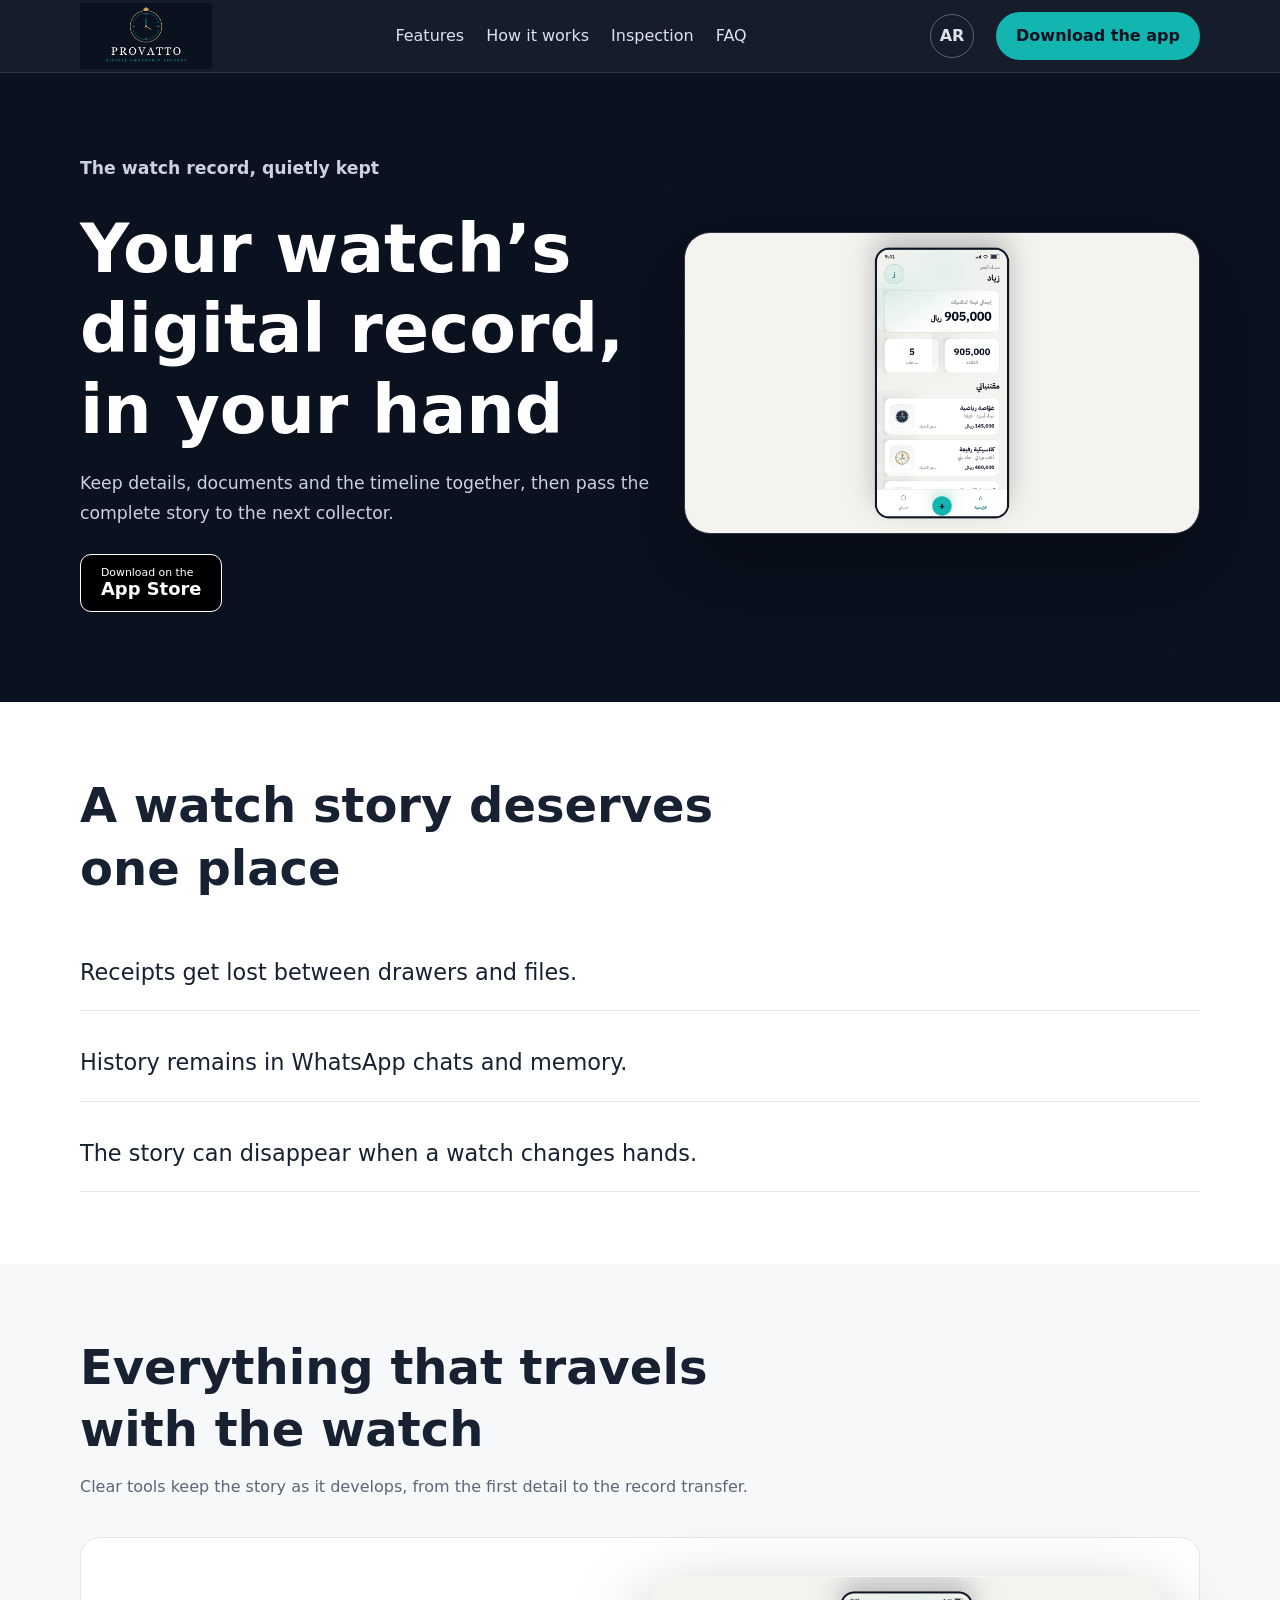
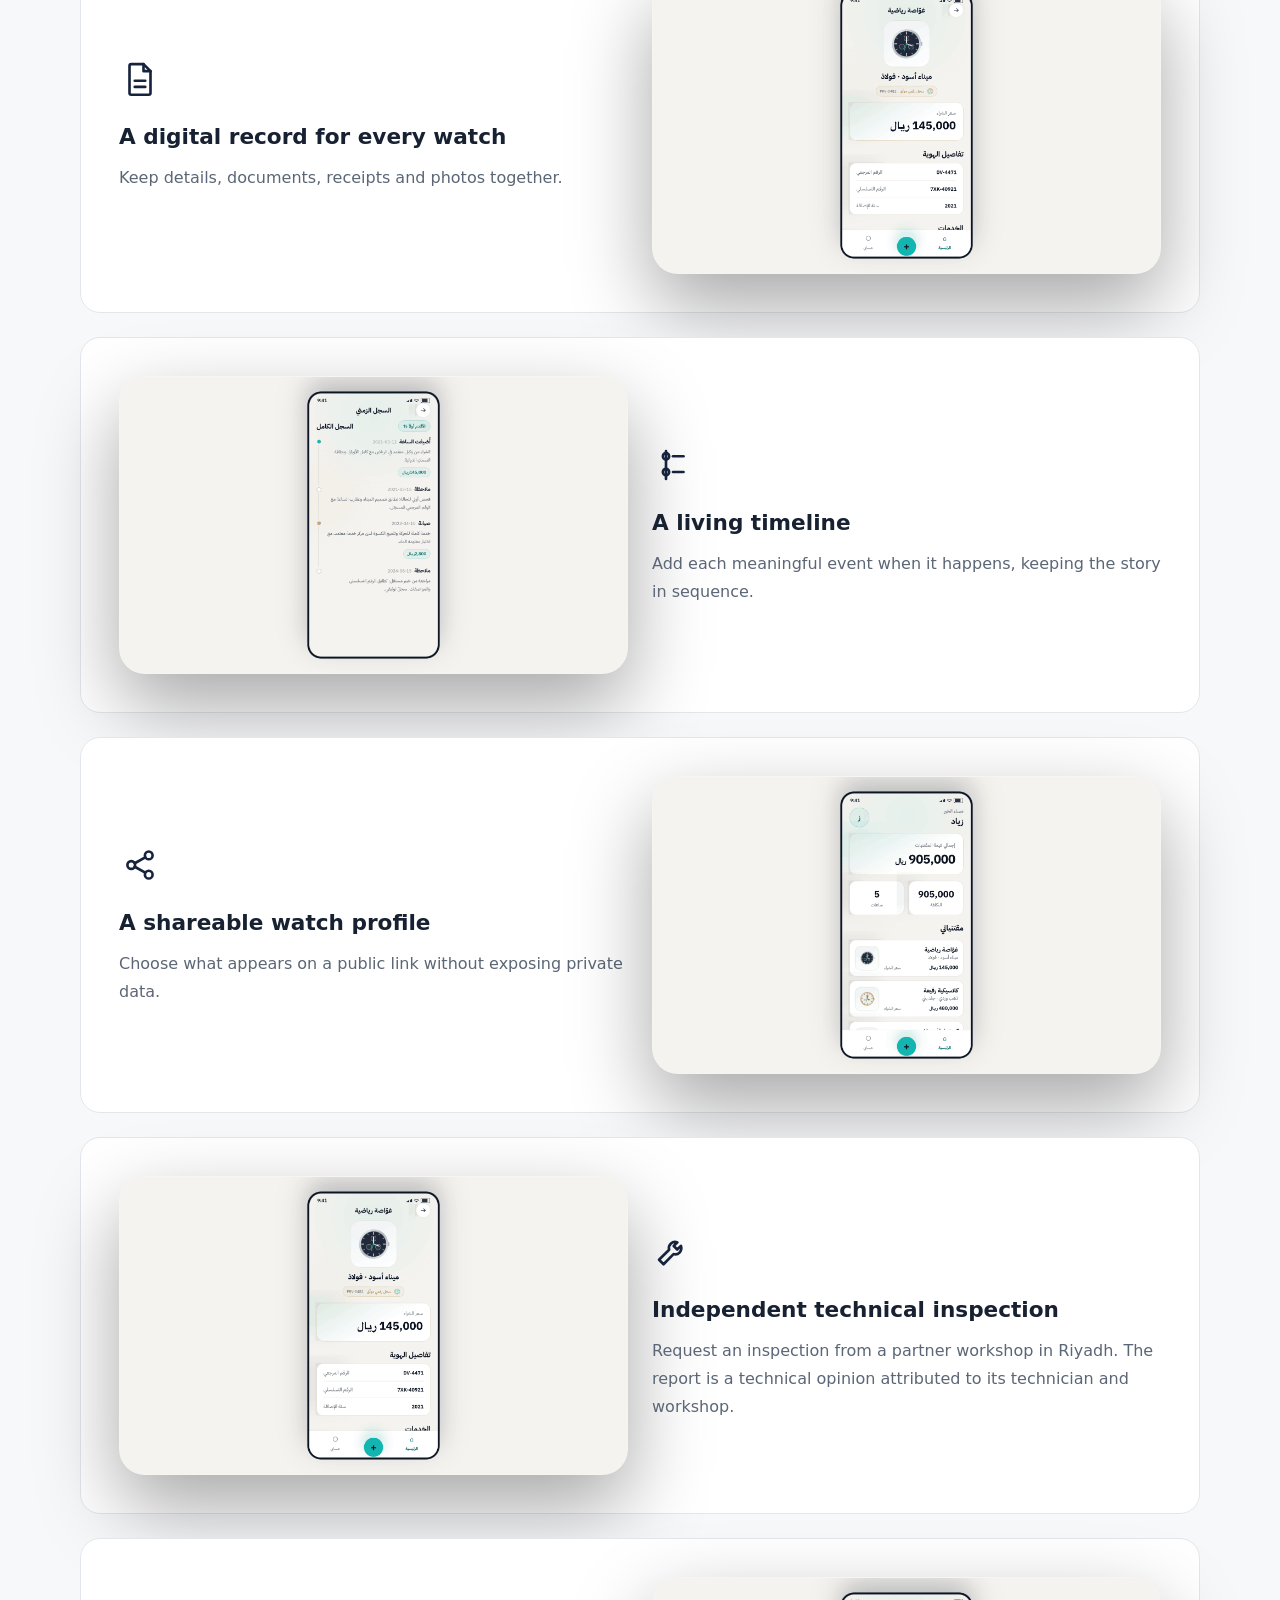
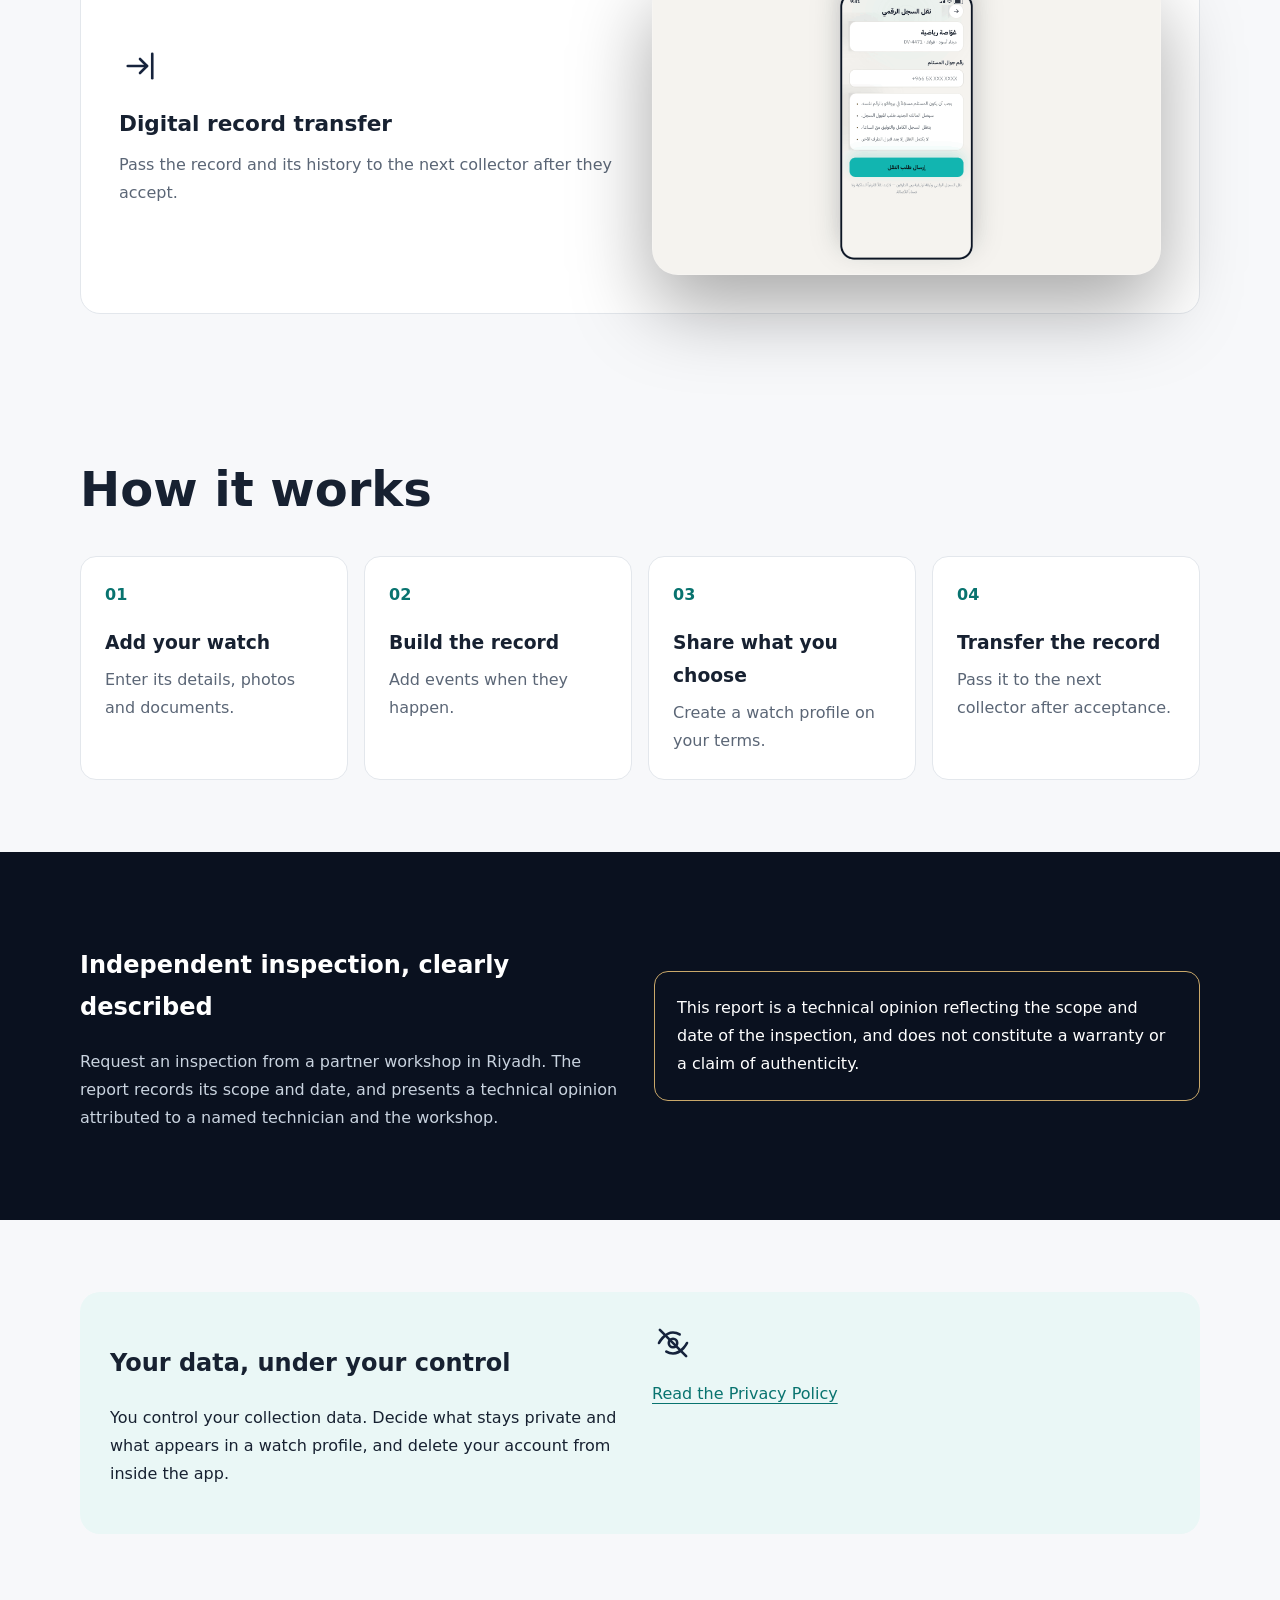
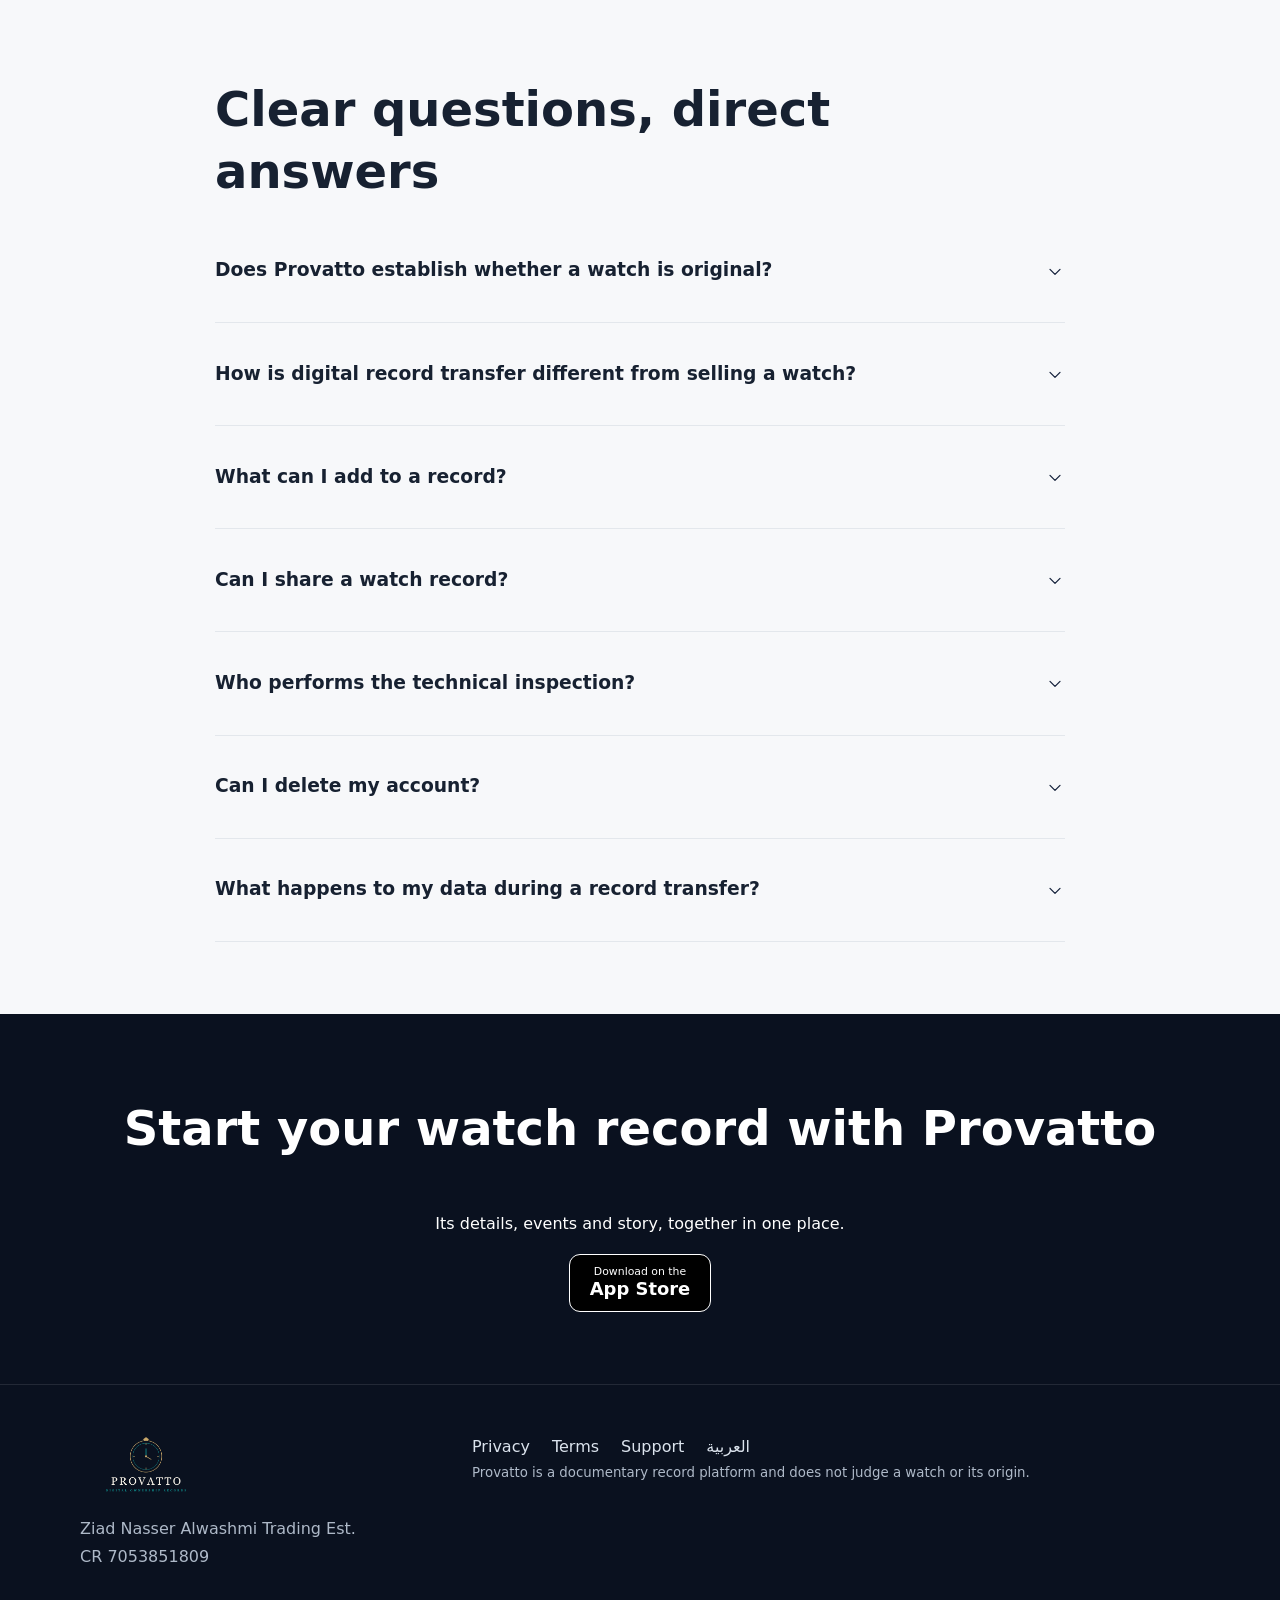
==== en/index.html @ 69df704a "Reference existing identity assets directly" ====
<!doctype html>
<html lang="en" dir="ltr">
<head>
<meta charset="utf-8">
<meta name="viewport" content="width=device-width,initial-scale=1,viewport-fit=cover">
<title>Provatto | Your watch digital record</title>
<meta name="description" content="A digital record for your watch, keeping details, documents and events with its story.">
<meta name="apple-itunes-app" content="app-id=6777485253">
<link rel="canonical" href="index.html">
<link rel="alternate" hreflang="ar" href="../index.html">
<link rel="alternate" hreflang="en" href="index.html">
<link rel="alternate" hreflang="x-default" href="../index.html">
<meta property="og:title" content="Provatto | Your watch digital record">
<meta property="og:description" content="A digital record for your watch, keeping details, documents and events with its story.">
<meta property="og:type" content="website">
<meta property="og:image" content="../identity/logo/app-icon-dark.png">
<meta name="twitter:card" content="summary_large_image">
<link rel="icon" href="../identity/logo/icon-mark.svg" type="image/svg+xml">
<link rel="manifest" href="../site.webmanifest">
<link rel="stylesheet" href="../assets/css/site.css">
<script type="application/ld+json">{"@context":"https://schema.org","@graph":[{"@type":"Organization","name":"Provatto"},{"@type":"SoftwareApplication","name":"Provatto","operatingSystem":"iOS","applicationCategory":"LifestyleApplication","downloadUrl":"https://apps.apple.com/app/id6777485253"}]}</script>
</head>
<body>
<a class="skip" href="#main">Skip to content</a>
<header class="site-header">
<div class="container nav">
<a class="logo" href="../index.html" aria-label="Provatto home">
<img src="../identity/logo/wordmark-on-dark.png" alt="Provatto" width="260" height="130">
</a>
<nav class="nav-links" aria-label="Primary navigation">
<a href="#features">Features</a>
<a href="#how">How it works</a>
<a href="#inspection">Inspection</a>
<a href="#faq">FAQ</a>
</nav>
<a class="lang" href="../index.html" hreflang="ar" aria-label="العربية">AR</a>
<a class="button" href="https://apps.apple.com/app/id6777485253">Download the app</a>
</div>
</header>
<main id="main">
<!-- Landing copy starts here -->
<section class="hero">
<div class="container hero-grid">
<div>
<p class="eyebrow">The watch record, quietly kept</p>
<h1>Your watch’s digital record, in your hand</h1>
<p>Keep details, documents and the timeline together, then pass the complete story to the next collector.</p>
<a class="store-badge" href="https://apps.apple.com/app/id6777485253" aria-label="Download Provatto on the App Store">
<small>Download on the</small>
<strong>App Store</strong>
</a>
</div>
<div class="hero-art">
<img class="screen" src="../identity/screens/home.png" alt="Collection screen in the Provatto app" width="924" height="540">
</div>
</div>
</section>
<section class="problem">
<div class="container reveal">
<div class="section-head">
<h2>A watch story deserves one place</h2>
</div>
<div class="problem-lines">
<p>Receipts get lost between drawers and files.</p>
<p>History remains in WhatsApp chats and memory.</p>
<p>The story can disappear when a watch changes hands.</p>
</div>
</div>
</section>
<section id="features">
<div class="container">
<div class="section-head reveal">
<h2>Everything that travels with the watch</h2>
<p>Clear tools keep the story as it develops, from the first detail to the record transfer.</p>
</div>
<div class="features">
<article class="feature reveal">
<div class="feature-copy">
<img class="feature-icon" src="../identity/icons/document.svg" alt="" width="42" height="42">
<h3>A digital record for every watch</h3>
<p>Keep details, documents, receipts and photos together.</p>
</div>
<img class="screen" src="../identity/screens/detail.png" alt="Digital record details in the Provatto app" width="924" height="540" loading="lazy">
</article>
<article class="feature reveal">
<div class="feature-copy">
<img class="feature-icon" src="../identity/icons/timeline.svg" alt="" width="42" height="42">
<h3>A living timeline</h3>
<p>Add each meaningful event when it happens, keeping the story in sequence.</p>
</div>
<img class="screen" src="../identity/screens/timeline.png" alt="Timeline in the Provatto app" width="924" height="540" loading="lazy">
</article>
<article class="feature reveal">
<div class="feature-copy">
<img class="feature-icon" src="../identity/icons/share.svg" alt="" width="42" height="42">
<h3>A shareable watch profile</h3>
<p>Choose what appears on a public link without exposing private data.</p>
</div>
<img class="screen" src="../identity/screens/home.png" alt="Collection screen in the Provatto app" width="924" height="540" loading="lazy">
</article>
<article class="feature reveal">
<div class="feature-copy">
<img class="feature-icon" src="../identity/icons/tool.svg" alt="" width="42" height="42">
<h3>Independent technical inspection</h3>
<p>Request an inspection from a partner workshop in Riyadh. The report is a technical opinion attributed to its technician and workshop.</p>
</div>
<img class="screen" src="../identity/screens/detail.png" alt="Watch details in the app" width="924" height="540" loading="lazy">
</article>
<article class="feature reveal">
<div class="feature-copy">
<img class="feature-icon" src="../identity/icons/transferOut.svg" alt="" width="42" height="42">
<h3>Digital record transfer</h3>
<p>Pass the record and its history to the next collector after they accept.</p>
</div>
<img class="screen" src="../identity/screens/transfer.png" alt="Digital record transfer screen" width="924" height="540" loading="lazy">
</article>
</div>
</div>
</section>
<section id="how">
<div class="container">
<div class="section-head reveal">
<h2>How it works</h2>
</div>
<div class="steps reveal">
<article class="step">
<h3>Add your watch</h3>
<p>Enter its details, photos and documents.</p>
</article>
<article class="step">
<h3>Build the record</h3>
<p>Add events when they happen.</p>
</article>
<article class="step">
<h3>Share what you choose</h3>
<p>Create a watch profile on your terms.</p>
</article>
<article class="step">
<h3>Transfer the record</h3>
<p>Pass it to the next collector after acceptance.</p>
</article>
</div>
</div>
</section>
<section class="inspection" id="inspection">
<div class="container inspection-grid reveal">
<div>
<h2>Independent inspection, clearly described</h2>
<p>Request an inspection from a partner workshop in Riyadh. The report records its scope and date, and presents a technical opinion attributed to a named technician and the workshop.</p>
</div>
<p class="disclaimer">This report is a technical opinion reflecting the scope and date of the inspection, and does not constitute a warranty or a claim of authenticity.</p>
</div>
</section>
<section id="privacy">
<div class="container privacy-panel reveal">
<div>
<h2>Your data, under your control</h2>
<p>You control your collection data. Decide what stays private and what appears in a watch profile, and delete your account from inside the app.</p>
</div>
<div>
<img src="../identity/icons/private.svg" alt="" width="42" height="42">
<p>
<a href="privacy.html">Read the Privacy Policy</a>
</p>
</div>
</div>
</section>
<section id="faq">
<div class="container faq reveal">
<div class="section-head">
<h2>Clear questions, direct answers</h2>
</div>
<div class="faq-item">
<h3>
<button class="faq-button" aria-expanded="false" aria-controls="faq-1">Does Provatto establish whether a watch is original?<img class="directional" src="../identity/icons/chevronDown.svg" alt="" width="20" height="20">
</button>
</h3>
<div class="faq-panel" id="faq-1" hidden>No. Provatto is a digital record platform and does not judge a watch. An independent inspection is a technical opinion limited by its scope and date.</div>
</div>
<div class="faq-item">
<h3>
<button class="faq-button" aria-expanded="false" aria-controls="faq-2">How is digital record transfer different from selling a watch?<img class="directional" src="../identity/icons/chevronDown.svg" alt="" width="20" height="20">
</button>
</h3>
<div class="faq-panel" id="faq-2" hidden>The record moves to the next collector’s account. The sale and any legal process take place outside Provatto.</div>
</div>
<div class="faq-item">
<h3>
<button class="faq-button" aria-expanded="false" aria-controls="faq-3">What can I add to a record?<img class="directional" src="../identity/icons/chevronDown.svg" alt="" width="20" height="20">
</button>
</h3>
<div class="faq-panel" id="faq-3" hidden>Watch details, photos, documents, receipts, servicing events and other meaningful events.</div>
</div>
<div class="faq-item">
<h3>
<button class="faq-button" aria-expanded="false" aria-controls="faq-4">Can I share a watch record?<img class="directional" src="../identity/icons/chevronDown.svg" alt="" width="20" height="20">
</button>
</h3>
<div class="faq-panel" id="faq-4" hidden>Yes. Create a public watch profile and choose which information appears.</div>
</div>
<div class="faq-item">
<h3>
<button class="faq-button" aria-expanded="false" aria-controls="faq-5">Who performs the technical inspection?<img class="directional" src="../identity/icons/chevronDown.svg" alt="" width="20" height="20">
</button>
</h3>
<div class="faq-panel" id="faq-5" hidden>A named technician at a partner workshop in Riyadh. The report is attributed to the technician and workshop.</div>
</div>
<div class="faq-item">
<h3>
<button class="faq-button" aria-expanded="false" aria-controls="faq-6">Can I delete my account?<img class="directional" src="../identity/icons/chevronDown.svg" alt="" width="20" height="20">
</button>
</h3>
<div class="faq-panel" id="faq-6" hidden>Yes. You can request account deletion inside the app, under the Privacy Policy.</div>
</div>
<div class="faq-item">
<h3>
<button class="faq-button" aria-expanded="false" aria-controls="faq-7">What happens to my data during a record transfer?<img class="directional" src="../identity/icons/chevronDown.svg" alt="" width="20" height="20">
</button>
</h3>
<div class="faq-panel" id="faq-7" hidden>The record and its history move after the other person accepts. Legal processes remain outside the platform.</div>
</div>
</div>
</section>
<section class="final-cta">
<div class="container reveal">
<h2>Start your watch record with Provatto</h2>
<p>Its details, events and story, together in one place.</p>
<a class="store-badge" href="https://apps.apple.com/app/id6777485253" aria-label="Download Provatto on the App Store">
<small>Download on the</small>
<strong>App Store</strong>
</a>
</div>
</section>
<!-- Landing copy ends here -->
</main>
<footer class="footer">
<div class="container footer-grid">
<div>
<img class="footer-logo" src="../identity/logo/wordmark-on-dark.png" alt="Provatto" width="260" height="130">
<p>Ziad Nasser Alwashmi Trading Est.<br>CR 7053851809</p>
</div>
<div>
<nav class="footer-links" aria-label="Footer links">
<a href="privacy.html">Privacy</a>
<a href="terms.html">Terms</a>
<a href="support.html">Support</a>
<a href="../index.html">العربية</a>
</nav>
<small>Provatto is a documentary record platform and does not judge a watch or its origin.</small>
</div>
</div>
</footer>
<script src="../assets/js/site.js" defer>
</script>
</body>
</html>
---- assets/css/site.css ----
:root {
  --navy:#0a111f;
  --teal:#12b5b0;
  --teal-ink:#08736f;
  --paper:#f7f8fa;
  --white:#fff;
  --ink:#172131;
  --muted:#5b6676;
  --line:#e3e7ec;
  --gold:#c9a86a;
  --radius:20px;
  --shadow:0 20px 60px rgba(10,17,31,.1)
}
@font-face {
  font-family:"IBM Plex Sans Arabic";
  src:local("IBM Plex Sans Arabic");
  font-display:swap
}
* {
  box-sizing:border-box
}
html {
  scroll-behavior:smooth;
  scroll-padding-top:96px
}
body {
  margin:0;
  background:var(--paper);
  color:var(--ink);
  font-family:"IBM Plex Sans Arabic","IBM Plex Sans",system-ui,-apple-system,"Segoe UI",sans-serif;
  line-height:1.75
}
img {
  display:block;
  max-width:100%;
  height:auto
}
a {
  color:var(--teal-ink);
  text-underline-offset:4px
}
button,a {
  touch-action:manipulation
}
.container {
  width:min(1120px,calc(100% - 40px));
  margin-inline:auto
}
.skip {
  position:fixed;
  z-index:100;
  inset-block-start:8px;
  inset-inline-start:8px;
  transform:translateY(-150%);
  background:var(--white);
  padding:12px 18px;
  border-radius:8px
}
.skip:focus {
  transform:none
}
.site-header {
  position:sticky;
  z-index:50;
  inset-block-start:0;
  padding-block-start:env(safe-area-inset-top);
  background:rgba(10,17,31,.95);
  backdrop-filter:blur(14px);
  border-block-end:1px solid rgba(255,255,255,.1)
}
.nav {
  min-height:72px;
  display:flex;
  align-items:center;
  gap:22px
}
.logo {
  display:flex;
  align-items:center;
  min-width:120px
}
.logo img {
  width:132px
}
.nav-links {
  display:none;
  align-items:center;
  gap:22px;
  margin-inline:auto
}
.nav-links a,.lang,.footer a {
  color:#dbe3ed;
  text-decoration:none
}
.lang {
  display:grid;
  place-items:center;
  min-width:44px;
  min-height:44px;
  border:1px solid rgba(255,255,255,.3);
  border-radius:999px;
  font-weight:600
}
.button {
  display:inline-flex;
  min-height:48px;
  align-items:center;
  justify-content:center;
  padding:10px 20px;
  border-radius:999px;
  background:var(--teal);
  color:var(--navy);
  font-weight:700;
  text-decoration:none
}
.nav .button {
  display:none
}
.hero {
  background:var(--navy);
  color:var(--white);
  padding:46px 0 64px;
  overflow:hidden
}
.hero-grid {
  display:grid;
  gap:34px;
  align-items:center
}
.eyebrow {
  font-size:.82rem;
  font-weight:700;
  color:var(--teal);
  margin:0 0 12px
}
.hero h1 {
  font-size:clamp(2.1rem,8vw,4.25rem);
  line-height:1.18;
  max-width:750px;
  margin:0 0 18px;
  font-weight:600
}
.hero p {
  color:#c9d3df;
  font-size:1.08rem;
  max-width:620px;
  margin:0 0 26px
}
.store-badge {
  display:inline-grid;
  min-height:58px;
  align-content:center;
  padding:8px 20px;
  border:1px solid #fff;
  border-radius:11px;
  background:#000;
  color:#fff;
  text-decoration:none;
  line-height:1.15
}
.store-badge small {
  font-size:.68rem
}
.store-badge strong {
  font-size:1.12rem
}
.hero-art {
  position:relative
}
.screen {
  border-radius:26px;
  box-shadow:0 32px 80px rgba(0,0,0,.35);
  border:1px solid rgba(255,255,255,.15)
}
section {
  padding:72px 0
}
.section-head {
  max-width:680px;
  margin-block-end:36px
}
.section-head h2,.legal h1 {
  font-size:clamp(1.8rem,5vw,3rem);
  line-height:1.3;
  margin:0 0 12px
}
.section-head p {
  color:var(--muted);
  margin:0
}
.problem {
  background:var(--white)
}
.problem-lines {
  display:grid;
  gap:14px
}
.problem-lines p {
  font-size:clamp(1.1rem,3vw,1.4rem);
  margin:0;
  padding:18px 0;
  border-block-end:1px solid var(--line)
}
.features {
  display:grid;
  gap:24px
}
.feature {
  display:grid;
  gap:24px;
  background:var(--white);
  padding:24px;
  border:1px solid var(--line);
  border-radius:var(--radius);
  align-items:center
}
.feature-icon {
  width:42px;
  height:42px;
  margin-block-end:18px
}
.feature h3 {
  font-size:1.35rem;
  margin:0 0 8px
}
.feature p {
  color:var(--muted);
  margin:0
}
.feature img.screen {
  background:#f5f3ef
}
.steps {
  display:grid;
  gap:16px;
  counter-reset:steps
}
.step {
  position:relative;
  background:#fff;
  padding:24px;
  border-radius:16px;
  border:1px solid var(--line)
}
.step::before {
  counter-increment:steps;
  content:"0" counter(steps);
  display:block;
  color:var(--teal-ink);
  font-weight:700;
  margin-block-end:18px
}
.step h3 {
  margin:0 0 6px
}
.step p {
  margin:0;
  color:var(--muted)
}
.inspection {
  background:var(--navy);
  color:#fff
}
.inspection-grid {
  display:grid;
  gap:28px;
  align-items:center
}
.inspection p {
  color:#c9d3df
}
.disclaimer {
  padding:22px;
  border:1px solid var(--gold);
  border-radius:14px;
  color:#fff!important
}
.privacy-panel {
  display:grid;
  gap:24px;
  background:#eaf7f6;
  padding:30px;
  border-radius:var(--radius)
}
.faq {
  max-width:850px
}
.faq-item {
  border-block-end:1px solid var(--line)
}
.faq-button {
  width:100%;
  min-height:64px;
  display:flex;
  align-items:center;
  justify-content:space-between;
  gap:20px;
  padding:16px 0;
  border:0;
  background:none;
  color:var(--ink);
  font:inherit;
  font-weight:600;
  text-align:start;
  cursor:pointer
}
.faq-button img {
  width:20px;
  transition:transform .2s
}
.faq-button[aria-expanded=true] img {
  transform:rotate(180deg)
}
.faq-panel {
  padding:0 0 20px;
  color:var(--muted)
}
.faq-panel[hidden] {
  display:none
}
.final-cta {
  background:var(--navy);
  color:#fff;
  text-align:center
}
.final-cta h2 {
  font-size:clamp(1.8rem,5vw,3rem);
  margin-block-start:0
}
.footer {
  background:var(--navy);
  color:#aeb9c8;
  padding:48px 0 max(40px,env(safe-area-inset-bottom));
  border-block-start:1px solid rgba(255,255,255,.1)
}
.footer-grid {
  display:grid;
  gap:28px
}
.footer-logo {
  width:132px
}
.footer-links {
  display:flex;
  flex-wrap:wrap;
  gap:14px 22px
}
.footer small {
  display:block;
  max-width:760px
}
.legal-hero {
  background:var(--navy);
  color:#fff;
  padding:52px 0
}
.legal {
  padding-block:56px
}
.legal-layout {
  display:grid;
  gap:32px
}
.toc {
  background:#fff;
  padding:22px;
  border:1px solid var(--line);
  border-radius:14px;
  align-self:start
}
.toc a {
  display:block;
  padding:5px 0
}
.legal-card {
  background:#fff;
  padding:clamp(20px,5vw,48px);
  border:1px solid var(--line);
  border-radius:var(--radius)
}
.legal-card h2 {
  font-size:1.25rem;
  line-height:1.5;
  margin:34px 0 10px
}
.legal-card h2:first-child {
  margin-block-start:0
}
.legal-card li {
  margin-block-end:8px
}
.contact-block,.contact-card {
  background:#eff9f8;
  padding:20px;
  border-radius:12px
}
.contact-card {
  text-align:center
}
.qa {
  padding:18px 0;
  border-block-end:1px solid var(--line)
}
.qa .q {
  font-weight:700
}
.qa .a {
  color:var(--muted)
}
:focus-visible {
  outline:3px solid var(--teal);
  outline-offset:3px
}
.reveal {
  opacity:0;
  transform:translateY(8px);
  transition:opacity .2s ease,transform .2s ease
}
.reveal.visible {
  opacity:1;
  transform:none
}
[dir=rtl] .directional {
  transform:scaleX(-1)
}
[dir=rtl] .faq-button[aria-expanded=true] img {
  transform:scaleX(-1) rotate(180deg)
}
@media(min-width:760px) {
  .nav-links {
    display:flex
  }
  .nav .button {
    display:inline-flex
  }
  .hero {
    padding:80px 0 90px
  }
  .hero-grid {
    grid-template-columns:1.05fr .95fr
  }
  .features .feature {
    grid-template-columns:1fr 1fr;
    padding:38px
  }
  .features .feature:nth-child(even) .feature-copy {
    order:2
  }
  .steps {
    grid-template-columns:repeat(4,1fr)
  }
  .inspection-grid,.privacy-panel {
    grid-template-columns:1fr 1fr
  }
  .footer-grid {
    grid-template-columns:1fr 2fr
  }
  .legal-layout {
    grid-template-columns:260px 1fr
  }
  .toc {
    position:sticky;
    inset-block-start:100px
  }
}
@media(prefers-reduced-motion:reduce) {
  html {
    scroll-behavior:auto
  }
  .reveal {
    opacity:1;
    transform:none;
    transition:none
  }
  .faq-button img {
    transition:none
  }
}

.not-found {
  min-height: 100vh;
  display: grid;
  place-items: center;
}

.not-found-logo {
  margin-inline: auto;
}
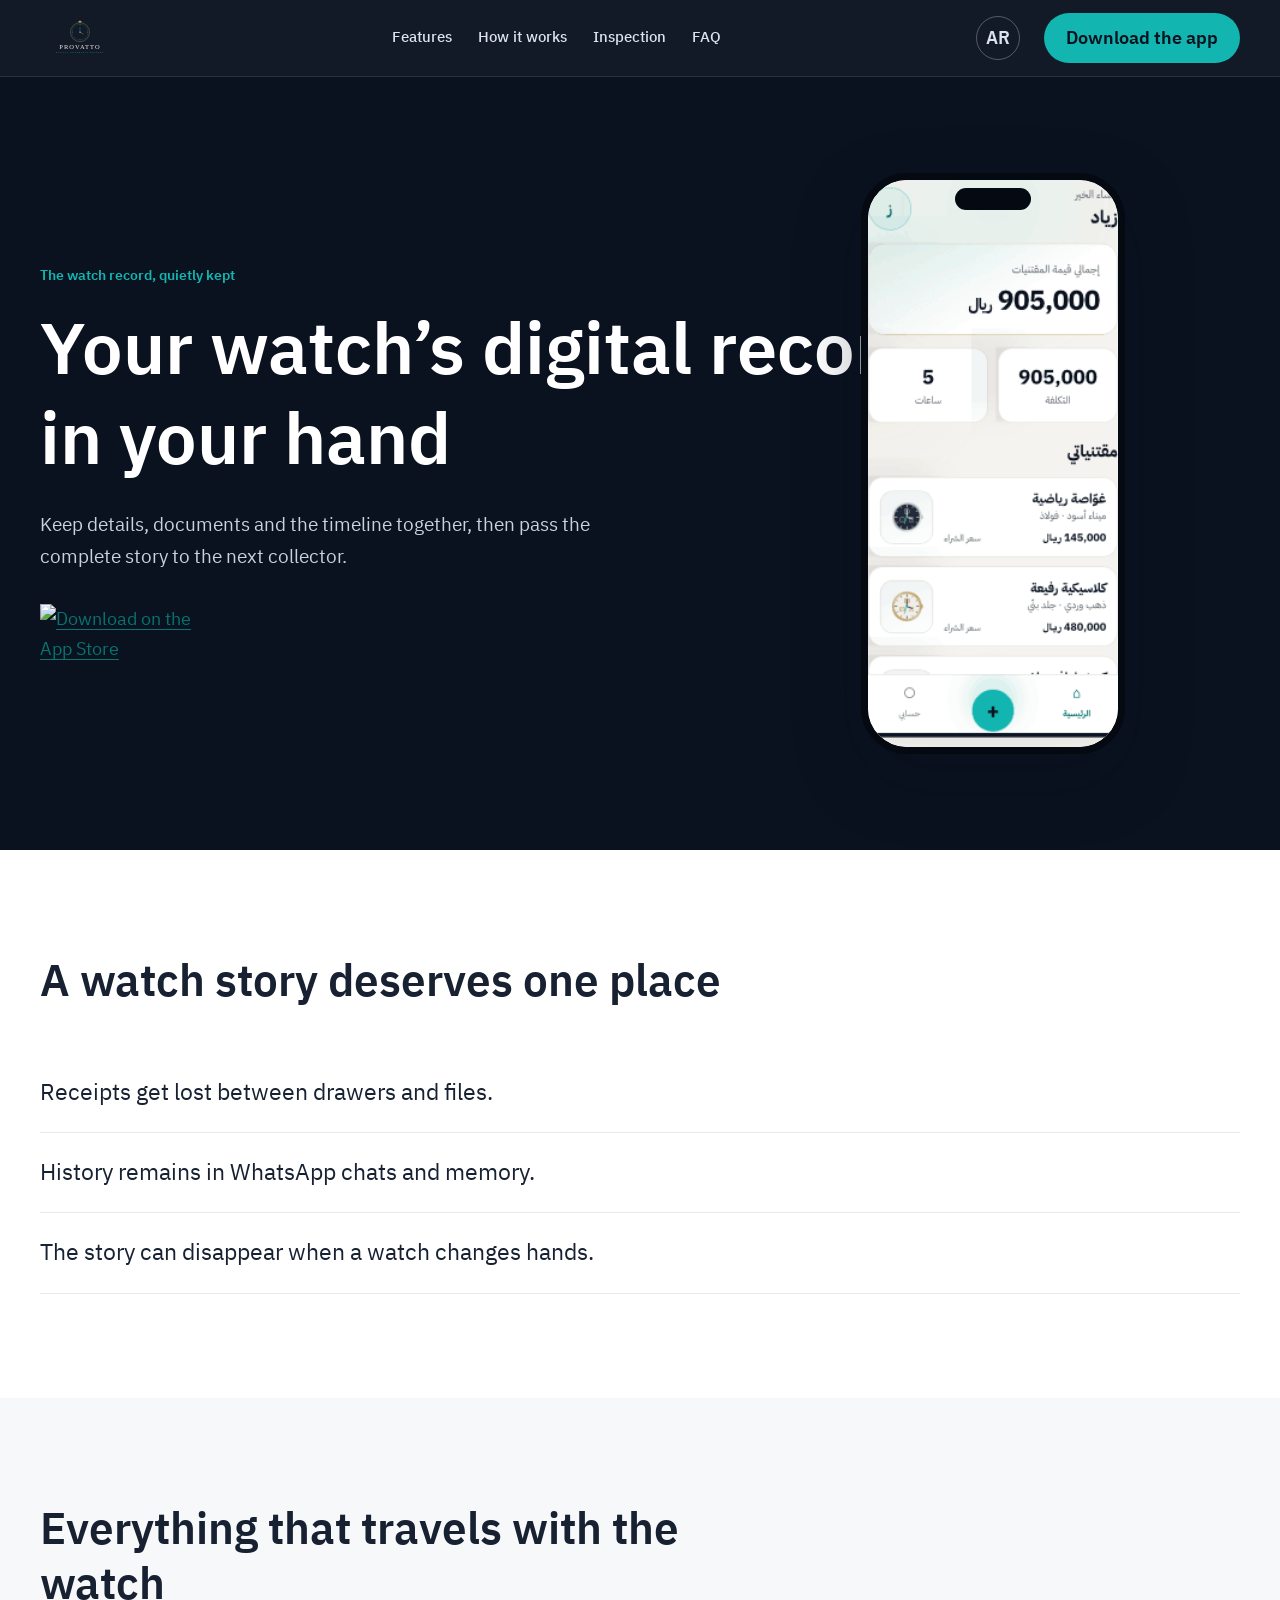
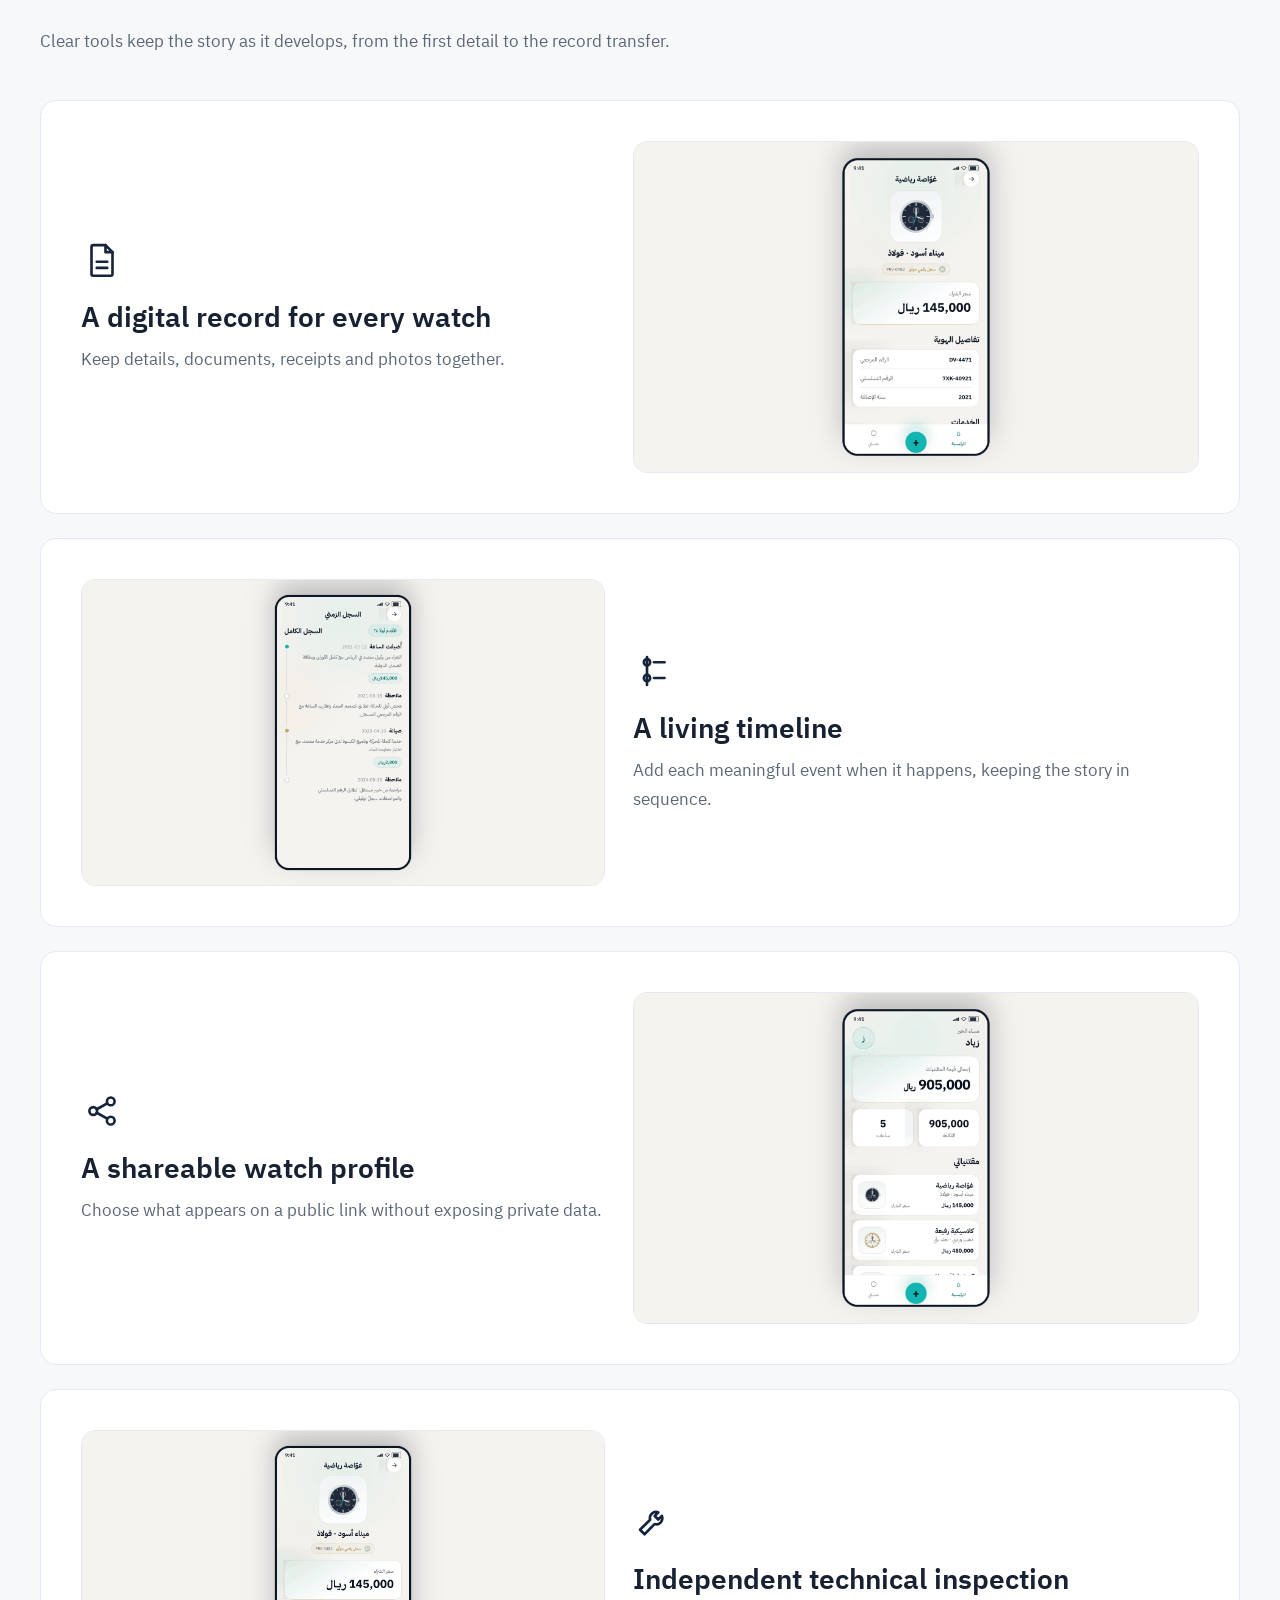
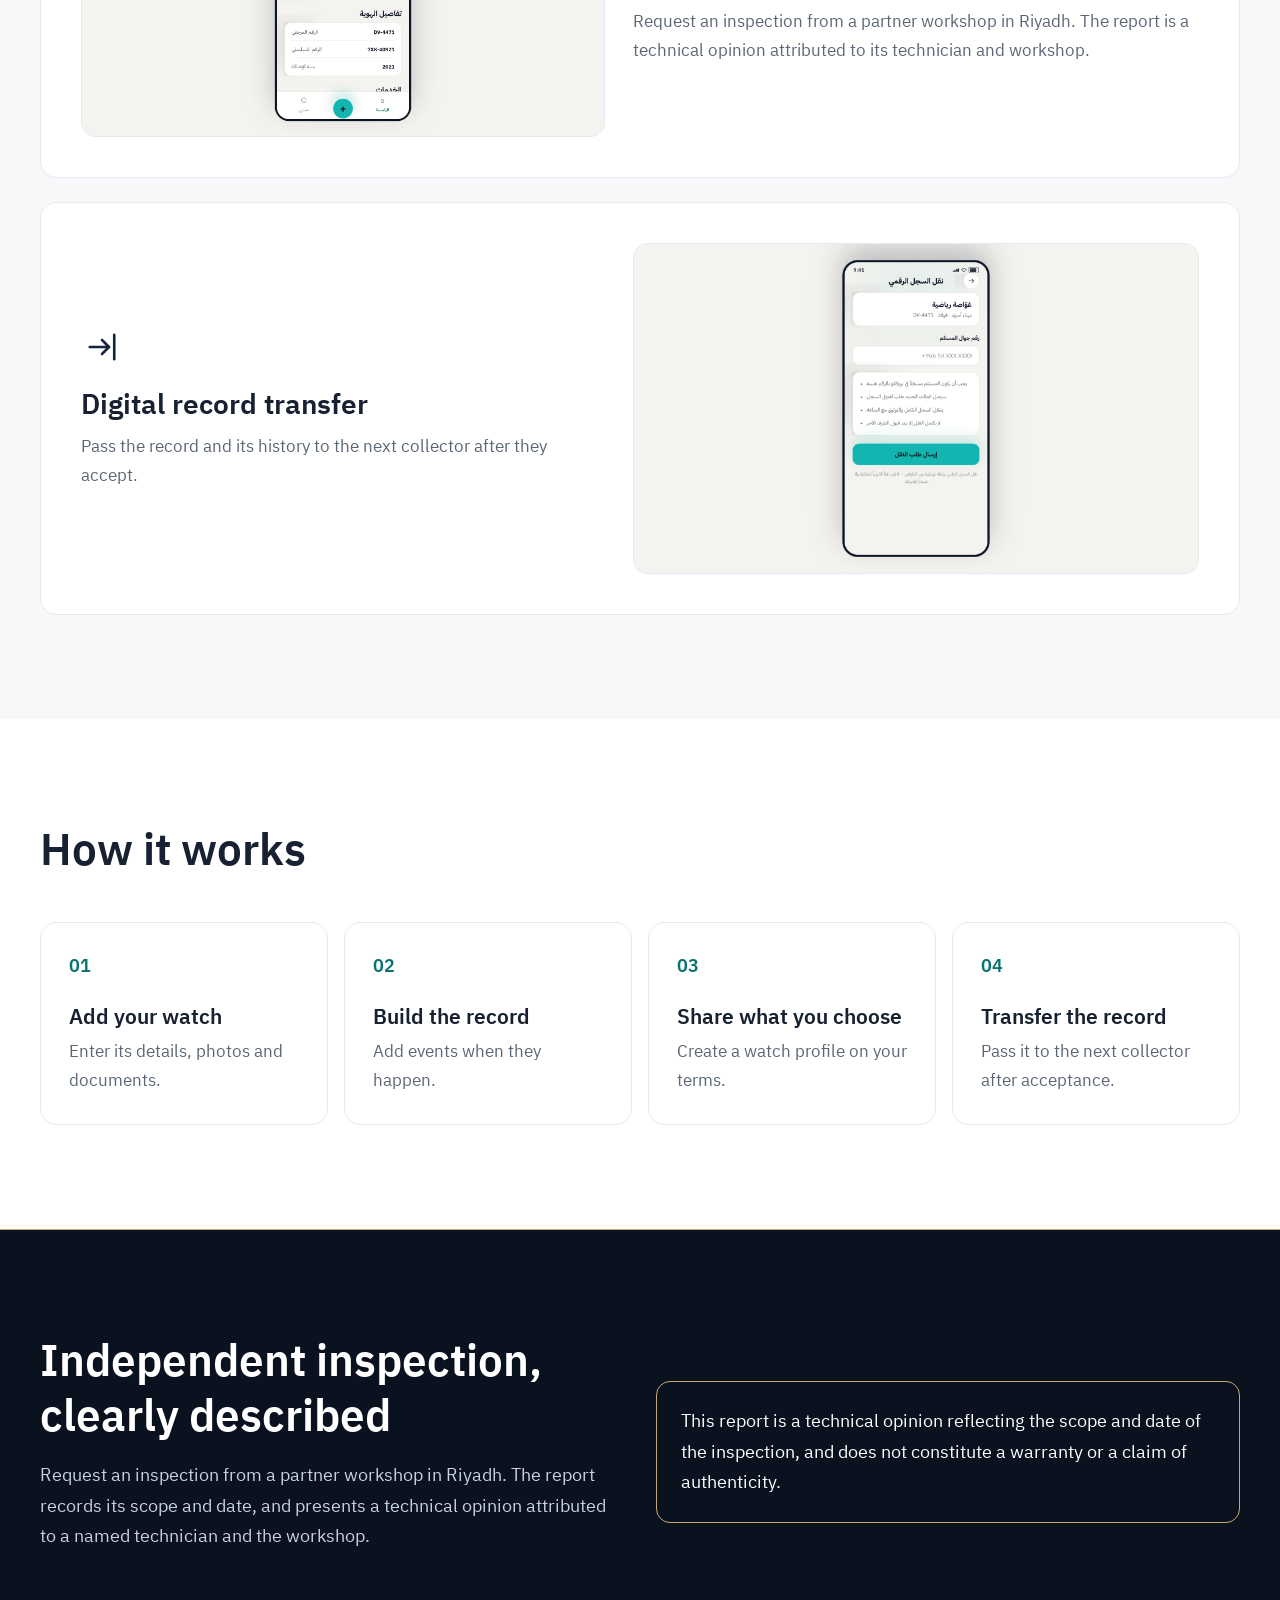
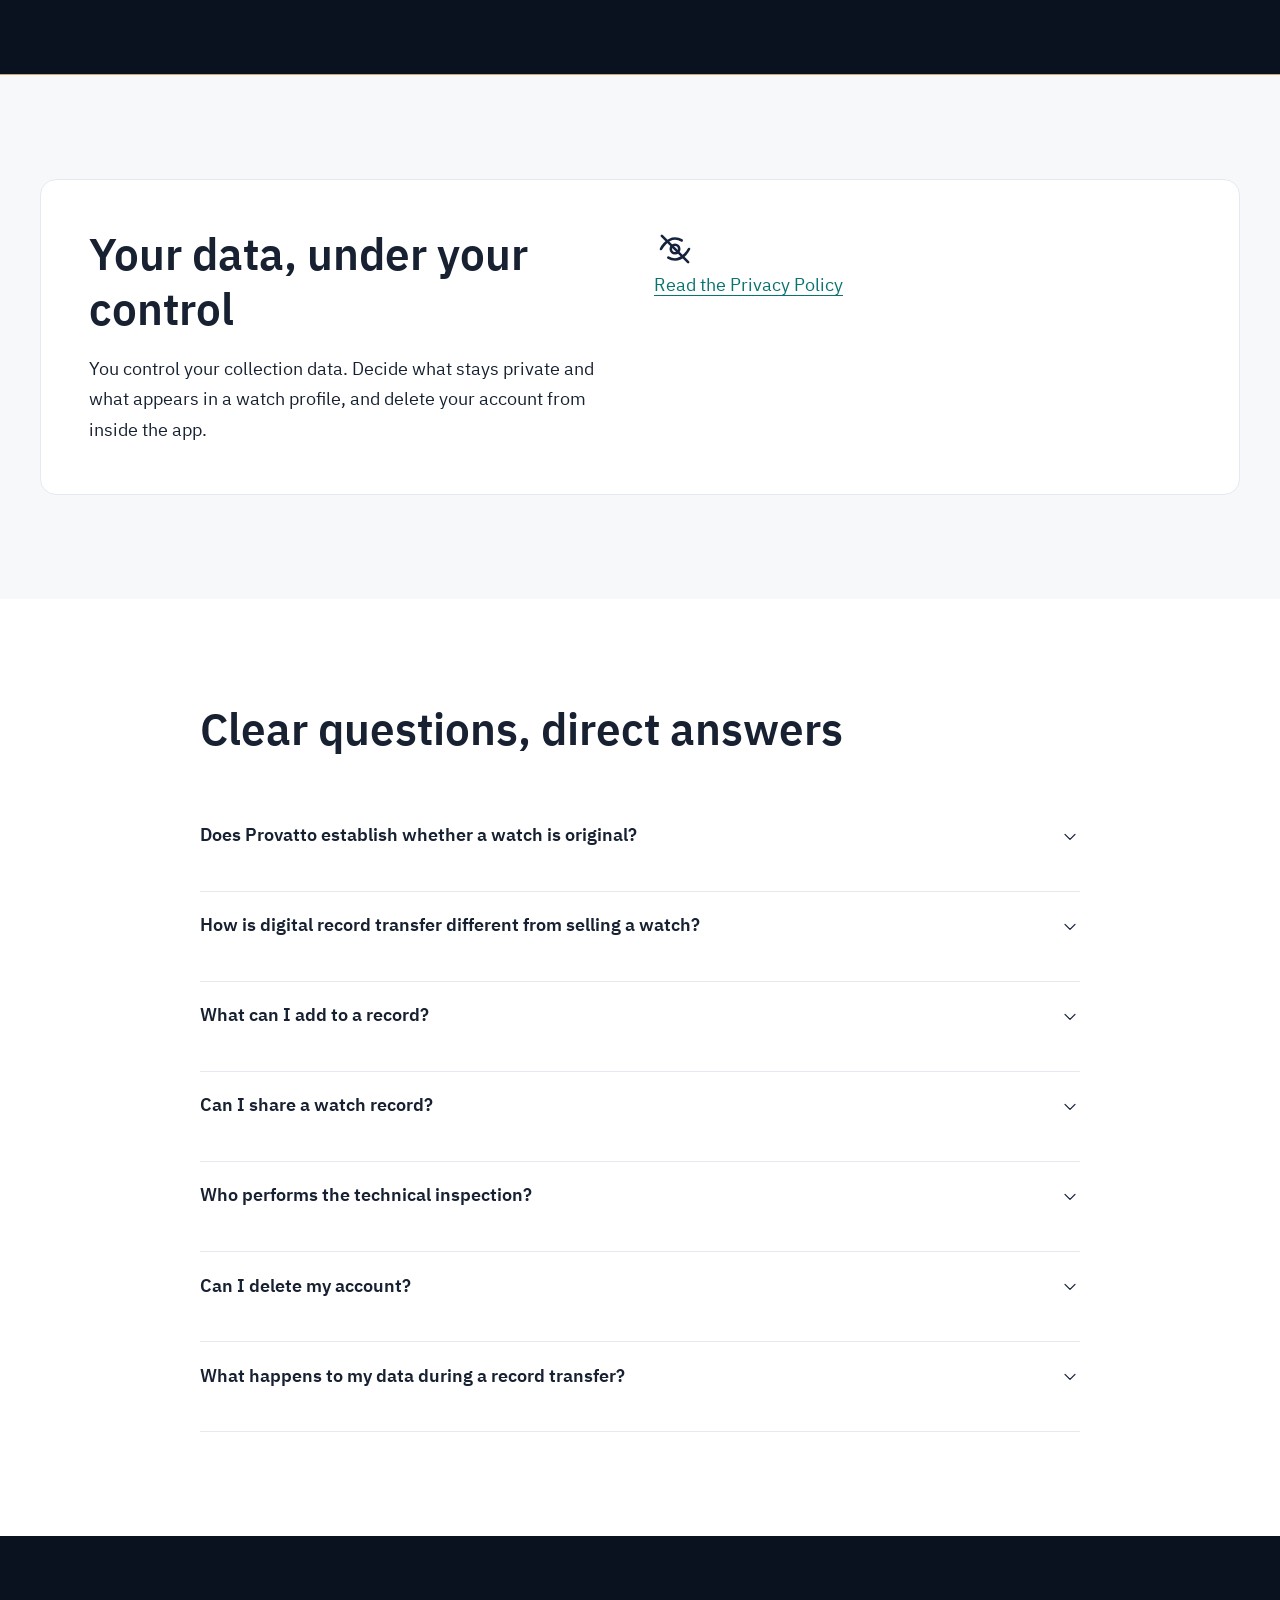
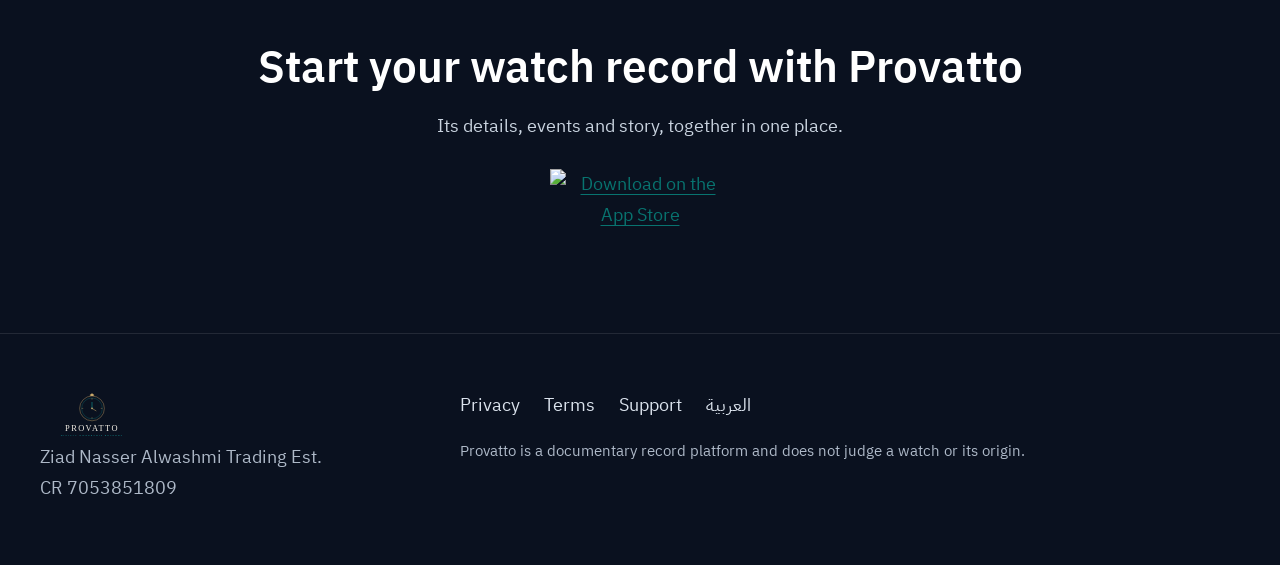
==== commit 50614ea4: "Refine premium landing page presentation" ====
--- a/en/index.html
+++ b/en/index.html
@@ -3,6 +3,9 @@
 <head>
 <meta charset="utf-8">
 <meta name="viewport" content="width=device-width,initial-scale=1,viewport-fit=cover">
+<link rel="preconnect" href="https://fonts.googleapis.com">
+<link rel="preconnect" href="https://fonts.gstatic.com" crossorigin>
+<link href="https://fonts.googleapis.com/css2?family=IBM+Plex+Sans+Arabic:wght@400;500;600&amp;family=IBM+Plex+Sans:wght@400;500;600&amp;display=swap" rel="stylesheet">
 <title>Provatto | Your watch digital record</title>
 <meta name="description" content="A digital record for your watch, keeping details, documents and events with its story.">
 <meta name="apple-itunes-app" content="app-id=6777485253">
@@ -25,7 +28,7 @@
 <header class="site-header">
 <div class="container nav">
 <a class="logo" href="../index.html" aria-label="Provatto home">
-<img src="../identity/logo/wordmark-on-dark.png" alt="Provatto" width="260" height="130">
+<img src="../identity/logo/wordmark-white.svg" alt="Provatto" width="260" height="130">
 </a>
 <nav class="nav-links" aria-label="Primary navigation">
 <a href="#features">Features</a>
@@ -43,15 +46,18 @@
 <div class="container hero-grid">
 <div>
 <p class="eyebrow">The watch record, quietly kept</p>
-<h1>Your watch’s digital record, in your hand</h1>
+<h1><span>Your watch’s digital record,</span><span>in your hand</span></h1>
 <p>Keep details, documents and the timeline together, then pass the complete story to the next collector.</p>
-<a class="store-badge" href="https://apps.apple.com/app/id6777485253" aria-label="Download Provatto on the App Store">
-<small>Download on the</small>
-<strong>App Store</strong>
+<a class="app-store-link" href="https://apps.apple.com/app/id6777485253" aria-label="Download Provatto on the App Store">
+<img src="https://tools.applemediaservices.com/api/badges/download-on-the-app-store/black/en-us?size=250x83" alt="Download on the App Store" width="250" height="83">
 </a>
 </div>
 <div class="hero-art">
+<div class="device-frame">
+<div class="device-screen">
 <img class="screen" src="../identity/screens/home.png" alt="Collection screen in the Provatto app" width="924" height="540">
+</div>
+</div>
 </div>
 </div>
 </section>
@@ -225,9 +231,8 @@
 <div class="container reveal">
 <h2>Start your watch record with Provatto</h2>
 <p>Its details, events and story, together in one place.</p>
-<a class="store-badge" href="https://apps.apple.com/app/id6777485253" aria-label="Download Provatto on the App Store">
-<small>Download on the</small>
-<strong>App Store</strong>
+<a class="app-store-link" href="https://apps.apple.com/app/id6777485253" aria-label="Download Provatto on the App Store">
+<img src="https://tools.applemediaservices.com/api/badges/download-on-the-app-store/black/en-us?size=250x83" alt="Download on the App Store" width="250" height="83">
 </a>
 </div>
 </section>
@@ -236,7 +241,7 @@
 <footer class="footer">
 <div class="container footer-grid">
 <div>
-<img class="footer-logo" src="../identity/logo/wordmark-on-dark.png" alt="Provatto" width="260" height="130">
+<img class="footer-logo" src="../identity/logo/wordmark-white.svg" alt="Provatto" width="260" height="130">
 <p>Ziad Nasser Alwashmi Trading Est.<br>CR 7053851809</p>
 </div>
 <div>
--- a/assets/css/site.css
+++ b/assets/css/site.css
@@ -1,488 +1,711 @@
 :root {
-  --navy:#0a111f;
-  --teal:#12b5b0;
-  --teal-ink:#08736f;
-  --paper:#f7f8fa;
-  --white:#fff;
-  --ink:#172131;
-  --muted:#5b6676;
-  --line:#e3e7ec;
-  --gold:#c9a86a;
-  --radius:20px;
-  --shadow:0 20px 60px rgba(10,17,31,.1)
-}
-@font-face {
-  font-family:"IBM Plex Sans Arabic";
-  src:local("IBM Plex Sans Arabic");
-  font-display:swap
-}
+  --navy: #0a111f;
+  --teal: #12b5b0;
+  --teal-ink: #08736f;
+  --paper: #f7f8fa;
+  --white: #ffffff;
+  --ink: #172131;
+  --muted: #5b6676;
+  --line: #e6e9ef;
+  --gold: #c9a86a;
+  --radius: 16px;
+  --container: 1200px;
+}
+
 * {
-  box-sizing:border-box
-}
+  box-sizing: border-box;
+}
+
 html {
-  scroll-behavior:smooth;
-  scroll-padding-top:96px
-}
+  scroll-behavior: smooth;
+  scroll-padding-top: 96px;
+}
+
 body {
-  margin:0;
-  background:var(--paper);
-  color:var(--ink);
-  font-family:"IBM Plex Sans Arabic","IBM Plex Sans",system-ui,-apple-system,"Segoe UI",sans-serif;
-  line-height:1.75
-}
+  margin: 0;
+  background: var(--paper);
+  color: var(--ink);
+  font-family: "IBM Plex Sans Arabic", "IBM Plex Sans", system-ui, sans-serif;
+  font-size: 17px;
+  font-weight: 400;
+  line-height: 1.7;
+  text-rendering: optimizeLegibility;
+  -webkit-font-smoothing: antialiased;
+}
+
 img {
-  display:block;
-  max-width:100%;
-  height:auto
-}
+  display: block;
+  max-width: 100%;
+  height: auto;
+}
+
 a {
-  color:var(--teal-ink);
-  text-underline-offset:4px
-}
-button,a {
-  touch-action:manipulation
-}
+  color: var(--teal-ink);
+  text-underline-offset: 4px;
+}
+
+button,
+a {
+  touch-action: manipulation;
+}
+
+h1,
+h2,
+h3,
+p {
+  margin-block-start: 0;
+}
+
+h1,
+h2,
+h3 {
+  line-height: 1.25;
+}
+
 .container {
-  width:min(1120px,calc(100% - 40px));
-  margin-inline:auto
-}
+  width: min(var(--container), calc(100% - 40px));
+  margin-inline: auto;
+}
+
 .skip {
-  position:fixed;
-  z-index:100;
-  inset-block-start:8px;
-  inset-inline-start:8px;
-  transform:translateY(-150%);
-  background:var(--white);
-  padding:12px 18px;
-  border-radius:8px
-}
+  position: fixed;
+  z-index: 100;
+  inset-block-start: 8px;
+  inset-inline-start: 8px;
+  padding: 10px 16px;
+  transform: translateY(-160%);
+  border-radius: 8px;
+  background: var(--white);
+}
+
 .skip:focus {
-  transform:none
-}
+  transform: none;
+}
+
 .site-header {
-  position:sticky;
-  z-index:50;
-  inset-block-start:0;
-  padding-block-start:env(safe-area-inset-top);
-  background:rgba(10,17,31,.95);
-  backdrop-filter:blur(14px);
-  border-block-end:1px solid rgba(255,255,255,.1)
-}
+  position: sticky;
+  z-index: 50;
+  inset-block-start: 0;
+  padding-block-start: env(safe-area-inset-top);
+  border-block-end: 1px solid rgba(255, 255, 255, 0.1);
+  background: rgba(10, 17, 31, 0.96);
+  backdrop-filter: blur(16px);
+}
+
 .nav {
-  min-height:72px;
-  display:flex;
-  align-items:center;
-  gap:22px
-}
+  display: flex;
+  min-height: 76px;
+  align-items: center;
+  gap: 24px;
+}
+
 .logo {
-  display:flex;
-  align-items:center;
-  min-width:120px
-}
+  display: inline-flex;
+  min-width: 96px;
+  min-height: 44px;
+  align-items: center;
+  flex: 0 0 auto;
+}
+
 .logo img {
-  width:132px
-}
+  width: auto;
+  height: 40px;
+  object-fit: contain;
+}
+
 .nav-links {
-  display:none;
-  align-items:center;
-  gap:22px;
-  margin-inline:auto
-}
-.nav-links a,.lang,.footer a {
-  color:#dbe3ed;
-  text-decoration:none
-}
+  display: none;
+  align-items: center;
+  gap: 26px;
+  margin-inline: auto;
+}
+
+.nav-links a,
+.lang,
+.footer a {
+  color: #dbe3ed;
+  text-decoration: none;
+}
+
+.nav-links a {
+  font-size: 0.94rem;
+  font-weight: 500;
+}
+
 .lang {
-  display:grid;
-  place-items:center;
-  min-width:44px;
-  min-height:44px;
-  border:1px solid rgba(255,255,255,.3);
-  border-radius:999px;
-  font-weight:600
-}
+  display: grid;
+  min-width: 44px;
+  min-height: 44px;
+  place-items: center;
+  border: 1px solid rgba(255, 255, 255, 0.28);
+  border-radius: 999px;
+  font-family: "IBM Plex Sans", sans-serif;
+  font-weight: 600;
+}
+
 .button {
-  display:inline-flex;
-  min-height:48px;
-  align-items:center;
-  justify-content:center;
-  padding:10px 20px;
-  border-radius:999px;
-  background:var(--teal);
-  color:var(--navy);
-  font-weight:700;
-  text-decoration:none
-}
+  display: inline-flex;
+  min-height: 48px;
+  align-items: center;
+  justify-content: center;
+  padding: 10px 22px;
+  border-radius: 999px;
+  background: var(--teal);
+  color: var(--navy);
+  font-weight: 600;
+  text-decoration: none;
+}
+
 .nav .button {
-  display:none
-}
+  display: none;
+}
+
 .hero {
-  background:var(--navy);
-  color:var(--white);
-  padding:46px 0 64px;
-  overflow:hidden
-}
+  overflow: hidden;
+  padding-block: 64px;
+  background: var(--navy);
+  color: var(--white);
+}
+
 .hero-grid {
-  display:grid;
-  gap:34px;
-  align-items:center
-}
+  display: grid;
+  align-items: center;
+  gap: 56px;
+}
+
+.hero-grid > div:first-child {
+  max-width: 680px;
+}
+
 .eyebrow {
-  font-size:.82rem;
-  font-weight:700;
-  color:var(--teal);
-  margin:0 0 12px
-}
+  margin-block-end: 18px;
+  color: var(--teal);
+  font-size: 0.86rem;
+  font-weight: 600;
+}
+
 .hero h1 {
-  font-size:clamp(2.1rem,8vw,4.25rem);
-  line-height:1.18;
-  max-width:750px;
-  margin:0 0 18px;
-  font-weight:600
-}
-.hero p {
-  color:#c9d3df;
-  font-size:1.08rem;
-  max-width:620px;
-  margin:0 0 26px
-}
-.store-badge {
-  display:inline-grid;
-  min-height:58px;
-  align-content:center;
-  padding:8px 20px;
-  border:1px solid #fff;
-  border-radius:11px;
-  background:#000;
-  color:#fff;
-  text-decoration:none;
-  line-height:1.15
-}
-.store-badge small {
-  font-size:.68rem
-}
-.store-badge strong {
-  font-size:1.12rem
-}
+  margin-block-end: 24px;
+  font-size: clamp(40px, 6vw, 72px);
+  font-weight: 600;
+}
+
+.hero h1 span {
+  display: block;
+  white-space: nowrap;
+}
+
+.hero p:not(.eyebrow) {
+  max-width: 610px;
+  margin-block-end: 30px;
+  color: #c9d3df;
+  font-size: clamp(17px, 2vw, 19px);
+}
+
+.app-store-link {
+  display: inline-flex;
+  min-width: 145px;
+  min-height: 48px;
+  align-items: center;
+}
+
+.app-store-link img {
+  width: 180px;
+  min-width: 145px;
+  height: auto;
+}
+
 .hero-art {
-  position:relative
-}
-.screen {
-  border-radius:26px;
-  box-shadow:0 32px 80px rgba(0,0,0,.35);
-  border:1px solid rgba(255,255,255,.15)
-}
+  display: grid;
+  place-items: center;
+}
+
+.device-frame {
+  position: relative;
+  width: min(264px, 72vw);
+  aspect-ratio: 208 / 458;
+  overflow: hidden;
+  border: 7px solid #050a12;
+  border-radius: 46px;
+  background: #f7f6f2;
+  box-shadow: 0 24px 64px rgba(10, 17, 31, 0.35);
+}
+
+.device-frame::before {
+  position: absolute;
+  z-index: 2;
+  inset-block-start: 8px;
+  left: 50%;
+  width: 76px;
+  height: 22px;
+  transform: translateX(-50%);
+  border-radius: 999px;
+  background: #050a12;
+  content: "";
+}
+
+.device-screen {
+  position: absolute;
+  inset: 0;
+  overflow: hidden;
+  border-radius: 38px;
+}
+
+.device-screen .screen {
+  position: absolute;
+  inset-block-start: -10.5%;
+  left: 50%;
+  width: 444%;
+  max-width: none;
+  transform: translateX(-50%);
+  border: 0;
+  border-radius: 0;
+  box-shadow: none;
+}
+
 section {
-  padding:72px 0
-}
+  padding-block: 64px;
+}
+
 .section-head {
-  max-width:680px;
-  margin-block-end:36px
-}
-.section-head h2,.legal h1 {
-  font-size:clamp(1.8rem,5vw,3rem);
-  line-height:1.3;
-  margin:0 0 12px
-}
-.section-head p {
-  color:var(--muted);
-  margin:0
-}
+  max-width: 720px;
+  margin-block-end: 44px;
+}
+
+.section-head h2,
+.legal h1,
+.inspection h2,
+.privacy-panel h2,
+.final-cta h2 {
+  margin-block-end: 16px;
+  font-size: clamp(28px, 4vw, 44px);
+  font-weight: 600;
+}
+
+.section-head p,
+.feature p,
+.step p,
+.legal-card p,
+.legal-card li {
+  font-size: 17px;
+}
+
+.section-head p,
+.feature p,
+.step p {
+  color: var(--muted);
+}
+
 .problem {
-  background:var(--white)
-}
+  background: var(--white);
+}
+
 .problem-lines {
-  display:grid;
-  gap:14px
-}
+  display: grid;
+}
+
 .problem-lines p {
-  font-size:clamp(1.1rem,3vw,1.4rem);
-  margin:0;
-  padding:18px 0;
-  border-block-end:1px solid var(--line)
-}
+  margin: 0;
+  padding-block: 20px;
+  border-block-end: 1px solid var(--line);
+  font-size: clamp(18px, 2.2vw, 23px);
+}
+
 .features {
-  display:grid;
-  gap:24px
-}
+  display: grid;
+  gap: 24px;
+}
+
 .feature {
-  display:grid;
-  gap:24px;
-  background:var(--white);
-  padding:24px;
-  border:1px solid var(--line);
-  border-radius:var(--radius);
-  align-items:center
-}
+  display: grid;
+  align-items: center;
+  gap: 28px;
+  padding: 28px;
+  border: 1px solid var(--line);
+  border-radius: var(--radius);
+  background: var(--white);
+}
+
 .feature-icon {
-  width:42px;
-  height:42px;
-  margin-block-end:18px
-}
+  width: 42px;
+  height: 42px;
+  margin-block-end: 20px;
+}
+
 .feature h3 {
-  font-size:1.35rem;
-  margin:0 0 8px
-}
+  margin-block-end: 10px;
+  font-size: clamp(22px, 2.4vw, 28px);
+  font-weight: 600;
+}
+
 .feature p {
-  color:var(--muted);
-  margin:0
-}
-.feature img.screen {
-  background:#f5f3ef
-}
+  margin-block-end: 0;
+}
+
+.feature > .screen {
+  border: 1px solid var(--line);
+  border-radius: 14px;
+  background: #f5f3ef;
+}
+
+#how,
+#faq {
+  background: var(--white);
+}
+
 .steps {
-  display:grid;
-  gap:16px;
-  counter-reset:steps
-}
+  display: grid;
+  gap: 16px;
+  counter-reset: steps;
+}
+
 .step {
-  position:relative;
-  background:#fff;
-  padding:24px;
-  border-radius:16px;
-  border:1px solid var(--line)
-}
+  position: relative;
+  padding: 28px;
+  border: 1px solid var(--line);
+  border-radius: var(--radius);
+  background: var(--white);
+}
+
 .step::before {
-  counter-increment:steps;
-  content:"0" counter(steps);
-  display:block;
-  color:var(--teal-ink);
-  font-weight:700;
-  margin-block-end:18px
-}
+  display: block;
+  margin-block-end: 22px;
+  color: var(--teal-ink);
+  content: "0" counter(steps);
+  counter-increment: steps;
+  font-family: "IBM Plex Sans", sans-serif;
+  font-weight: 600;
+}
+
 .step h3 {
-  margin:0 0 6px
-}
+  margin-block-end: 8px;
+  font-size: 21px;
+  font-weight: 600;
+}
+
 .step p {
-  margin:0;
-  color:var(--muted)
-}
+  margin-block-end: 0;
+}
+
 .inspection {
-  background:var(--navy);
-  color:#fff
-}
+  border-block: 1px solid var(--gold);
+  background: var(--navy);
+  color: var(--white);
+}
+
 .inspection-grid {
-  display:grid;
-  gap:28px;
-  align-items:center
-}
+  display: grid;
+  align-items: center;
+  gap: 32px;
+}
+
 .inspection p {
-  color:#c9d3df
-}
+  color: #c9d3df;
+}
+
 .disclaimer {
-  padding:22px;
-  border:1px solid var(--gold);
-  border-radius:14px;
-  color:#fff!important
-}
+  margin: 0;
+  padding: 24px;
+  border: 1px solid var(--gold);
+  border-radius: 14px;
+  color: var(--white) !important;
+}
+
 .privacy-panel {
-  display:grid;
-  gap:24px;
-  background:#eaf7f6;
-  padding:30px;
-  border-radius:var(--radius)
-}
+  display: grid;
+  gap: 28px;
+  padding: 32px;
+  border: 1px solid var(--line);
+  border-radius: var(--radius);
+  background: var(--white);
+}
+
+.privacy-panel p {
+  margin-block-end: 0;
+}
+
 .faq {
-  max-width:850px
-}
+  max-width: 880px;
+}
+
 .faq-item {
-  border-block-end:1px solid var(--line)
-}
+  border-block-end: 1px solid var(--line);
+}
+
 .faq-button {
-  width:100%;
-  min-height:64px;
-  display:flex;
-  align-items:center;
-  justify-content:space-between;
-  gap:20px;
-  padding:16px 0;
-  border:0;
-  background:none;
-  color:var(--ink);
-  font:inherit;
-  font-weight:600;
-  text-align:start;
-  cursor:pointer
-}
+  display: flex;
+  width: 100%;
+  min-height: 68px;
+  align-items: center;
+  justify-content: space-between;
+  gap: 24px;
+  padding: 18px 0;
+  border: 0;
+  background: transparent;
+  color: var(--ink);
+  cursor: pointer;
+  font: inherit;
+  font-size: 18px;
+  font-weight: 600;
+  text-align: start;
+}
+
 .faq-button img {
-  width:20px;
-  transition:transform .2s
-}
-.faq-button[aria-expanded=true] img {
-  transform:rotate(180deg)
-}
+  width: 20px;
+  transition: transform 0.2s ease;
+}
+
+.faq-button[aria-expanded="true"] img {
+  transform: rotate(180deg);
+}
+
 .faq-panel {
-  padding:0 0 20px;
-  color:var(--muted)
-}
+  padding-block-end: 22px;
+  color: var(--muted);
+}
+
 .faq-panel[hidden] {
-  display:none
-}
+  display: none;
+}
+
 .final-cta {
-  background:var(--navy);
-  color:#fff;
-  text-align:center
-}
-.final-cta h2 {
-  font-size:clamp(1.8rem,5vw,3rem);
-  margin-block-start:0
-}
+  background: var(--navy);
+  color: var(--white);
+  text-align: center;
+}
+
+.final-cta p {
+  margin-block-end: 28px;
+  color: #c9d3df;
+  font-size: 18px;
+}
+
 .footer {
-  background:var(--navy);
-  color:#aeb9c8;
-  padding:48px 0 max(40px,env(safe-area-inset-bottom));
-  border-block-start:1px solid rgba(255,255,255,.1)
-}
+  padding-block: 56px max(44px, env(safe-area-inset-bottom));
+  border-block-start: 1px solid rgba(255, 255, 255, 0.1);
+  background: var(--navy);
+  color: #aeb9c8;
+}
+
 .footer-grid {
-  display:grid;
-  gap:28px
-}
+  display: grid;
+  gap: 30px;
+}
+
 .footer-logo {
-  width:132px
-}
+  width: auto;
+  height: 52px;
+}
+
 .footer-links {
-  display:flex;
-  flex-wrap:wrap;
-  gap:14px 22px
-}
+  display: flex;
+  flex-wrap: wrap;
+  gap: 14px 24px;
+  margin-block-end: 18px;
+}
+
 .footer small {
-  display:block;
-  max-width:760px
-}
+  display: block;
+  max-width: 760px;
+}
+
 .legal-hero {
-  background:var(--navy);
-  color:#fff;
-  padding:52px 0
-}
+  padding-block: 64px;
+  background: var(--navy);
+  color: var(--white);
+}
+
 .legal {
-  padding-block:56px
-}
+  padding-block: 64px;
+}
+
 .legal-layout {
-  display:grid;
-  gap:32px
-}
+  display: grid;
+  gap: 32px;
+}
+
+.toc,
+.legal-card {
+  border: 1px solid var(--line);
+  border-radius: var(--radius);
+  background: var(--white);
+}
+
 .toc {
-  background:#fff;
-  padding:22px;
-  border:1px solid var(--line);
-  border-radius:14px;
-  align-self:start
-}
+  align-self: start;
+  padding: 22px;
+}
+
 .toc a {
-  display:block;
-  padding:5px 0
-}
+  display: block;
+  padding-block: 5px;
+}
+
 .legal-card {
-  background:#fff;
-  padding:clamp(20px,5vw,48px);
-  border:1px solid var(--line);
-  border-radius:var(--radius)
-}
+  padding: clamp(22px, 5vw, 48px);
+}
+
 .legal-card h2 {
-  font-size:1.25rem;
-  line-height:1.5;
-  margin:34px 0 10px
-}
+  margin-block: 36px 10px;
+  font-size: 1.25rem;
+  font-weight: 600;
+}
+
 .legal-card h2:first-child {
-  margin-block-start:0
-}
+  margin-block-start: 0;
+}
+
 .legal-card li {
-  margin-block-end:8px
-}
-.contact-block,.contact-card {
-  background:#eff9f8;
-  padding:20px;
-  border-radius:12px
-}
+  margin-block-end: 8px;
+}
+
+.contact-block,
 .contact-card {
-  text-align:center
-}
+  padding: 22px;
+  border: 1px solid var(--line);
+  border-radius: 12px;
+  background: #eff9f8;
+}
+
+.contact-card {
+  text-align: center;
+}
+
 .qa {
-  padding:18px 0;
-  border-block-end:1px solid var(--line)
-}
+  padding-block: 18px;
+  border-block-end: 1px solid var(--line);
+}
+
 .qa .q {
-  font-weight:700
-}
+  font-weight: 600;
+}
+
 .qa .a {
-  color:var(--muted)
-}
+  color: var(--muted);
+}
+
 :focus-visible {
-  outline:3px solid var(--teal);
-  outline-offset:3px
-}
+  outline: 3px solid var(--teal);
+  outline-offset: 3px;
+}
+
 .reveal {
-  opacity:0;
-  transform:translateY(8px);
-  transition:opacity .2s ease,transform .2s ease
-}
+  opacity: 0;
+  transform: translateY(8px);
+  transition: opacity 0.2s ease, transform 0.2s ease;
+}
+
 .reveal.visible {
-  opacity:1;
-  transform:none
-}
-[dir=rtl] .directional {
-  transform:scaleX(-1)
-}
-[dir=rtl] .faq-button[aria-expanded=true] img {
-  transform:scaleX(-1) rotate(180deg)
-}
-@media(min-width:760px) {
+  opacity: 1;
+  transform: none;
+}
+
+[dir="rtl"] .directional {
+  transform: scaleX(-1);
+}
+
+[dir="rtl"] .faq-button[aria-expanded="true"] img {
+  transform: scaleX(-1) rotate(180deg);
+}
+
+.not-found {
+  display: grid;
+  min-height: 100vh;
+  place-items: center;
+}
+
+.not-found-logo {
+  width: auto;
+  height: 80px;
+  margin-inline: auto;
+}
+
+@media (max-width: 430px) {
+  .hero h1 {
+    font-size: clamp(38px, 11vw, 48px);
+  }
+
+
+  .feature {
+    padding: 22px;
+  }
+}
+
+@media (min-width: 760px) {
+  body {
+    font-size: 18px;
+  }
+
+  section {
+    padding-block: 104px;
+  }
+
   .nav-links {
-    display:flex
-  }
+    display: flex;
+  }
+
   .nav .button {
-    display:inline-flex
-  }
+    display: inline-flex;
+  }
+
   .hero {
-    padding:80px 0 90px
-  }
+    min-height: 680px;
+    padding-block: 96px;
+  }
+
   .hero-grid {
-    grid-template-columns:1.05fr .95fr
-  }
+    grid-template-columns: minmax(0, 1.1fr) minmax(300px, 0.9fr);
+    gap: clamp(64px, 8vw, 120px);
+  }
+
   .features .feature {
-    grid-template-columns:1fr 1fr;
-    padding:38px
-  }
+    grid-template-columns: 1fr 1.08fr;
+    padding: 40px;
+  }
+
   .features .feature:nth-child(even) .feature-copy {
-    order:2
-  }
+    order: 2;
+  }
+
   .steps {
-    grid-template-columns:repeat(4,1fr)
-  }
-  .inspection-grid,.privacy-panel {
-    grid-template-columns:1fr 1fr
-  }
+    grid-template-columns: repeat(4, 1fr);
+  }
+
+  .inspection-grid,
+  .privacy-panel {
+    grid-template-columns: 1fr 1fr;
+  }
+
+  .privacy-panel {
+    padding: 48px;
+  }
+
   .footer-grid {
-    grid-template-columns:1fr 2fr
-  }
+    grid-template-columns: 1fr 2fr;
+  }
+
   .legal-layout {
-    grid-template-columns:260px 1fr
-  }
+    grid-template-columns: 260px 1fr;
+  }
+
   .toc {
-    position:sticky;
-    inset-block-start:100px
-  }
-}
-@media(prefers-reduced-motion:reduce) {
+    position: sticky;
+    inset-block-start: 100px;
+  }
+}
+
+@media (prefers-reduced-motion: reduce) {
   html {
-    scroll-behavior:auto
-  }
+    scroll-behavior: auto;
+  }
+
   .reveal {
-    opacity:1;
-    transform:none;
-    transition:none
-  }
+    opacity: 1;
+    transform: none;
+    transition: none;
+  }
+
   .faq-button img {
-    transition:none
-  }
-}
-
-.not-found {
-  min-height: 100vh;
-  display: grid;
-  place-items: center;
-}
-
-.not-found-logo {
-  margin-inline: auto;
-}
+    transition: none;
+  }
+}
